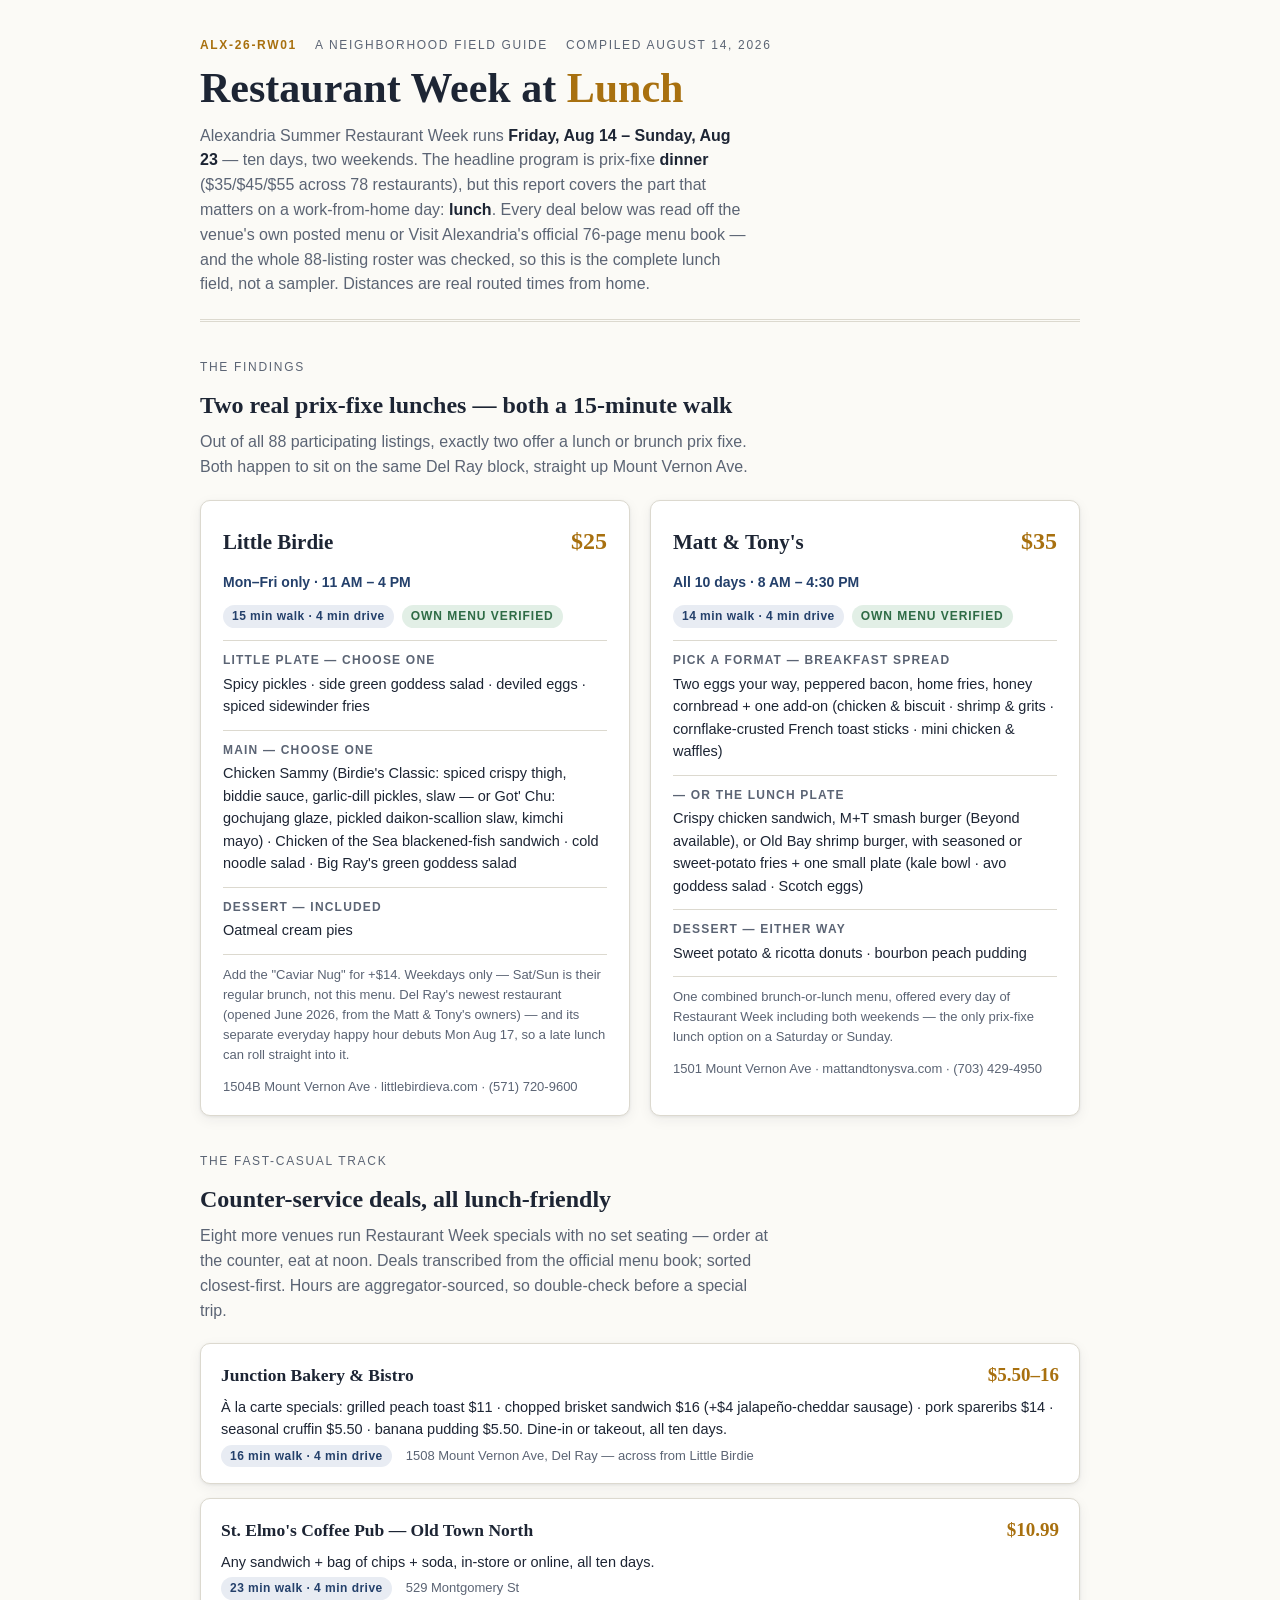
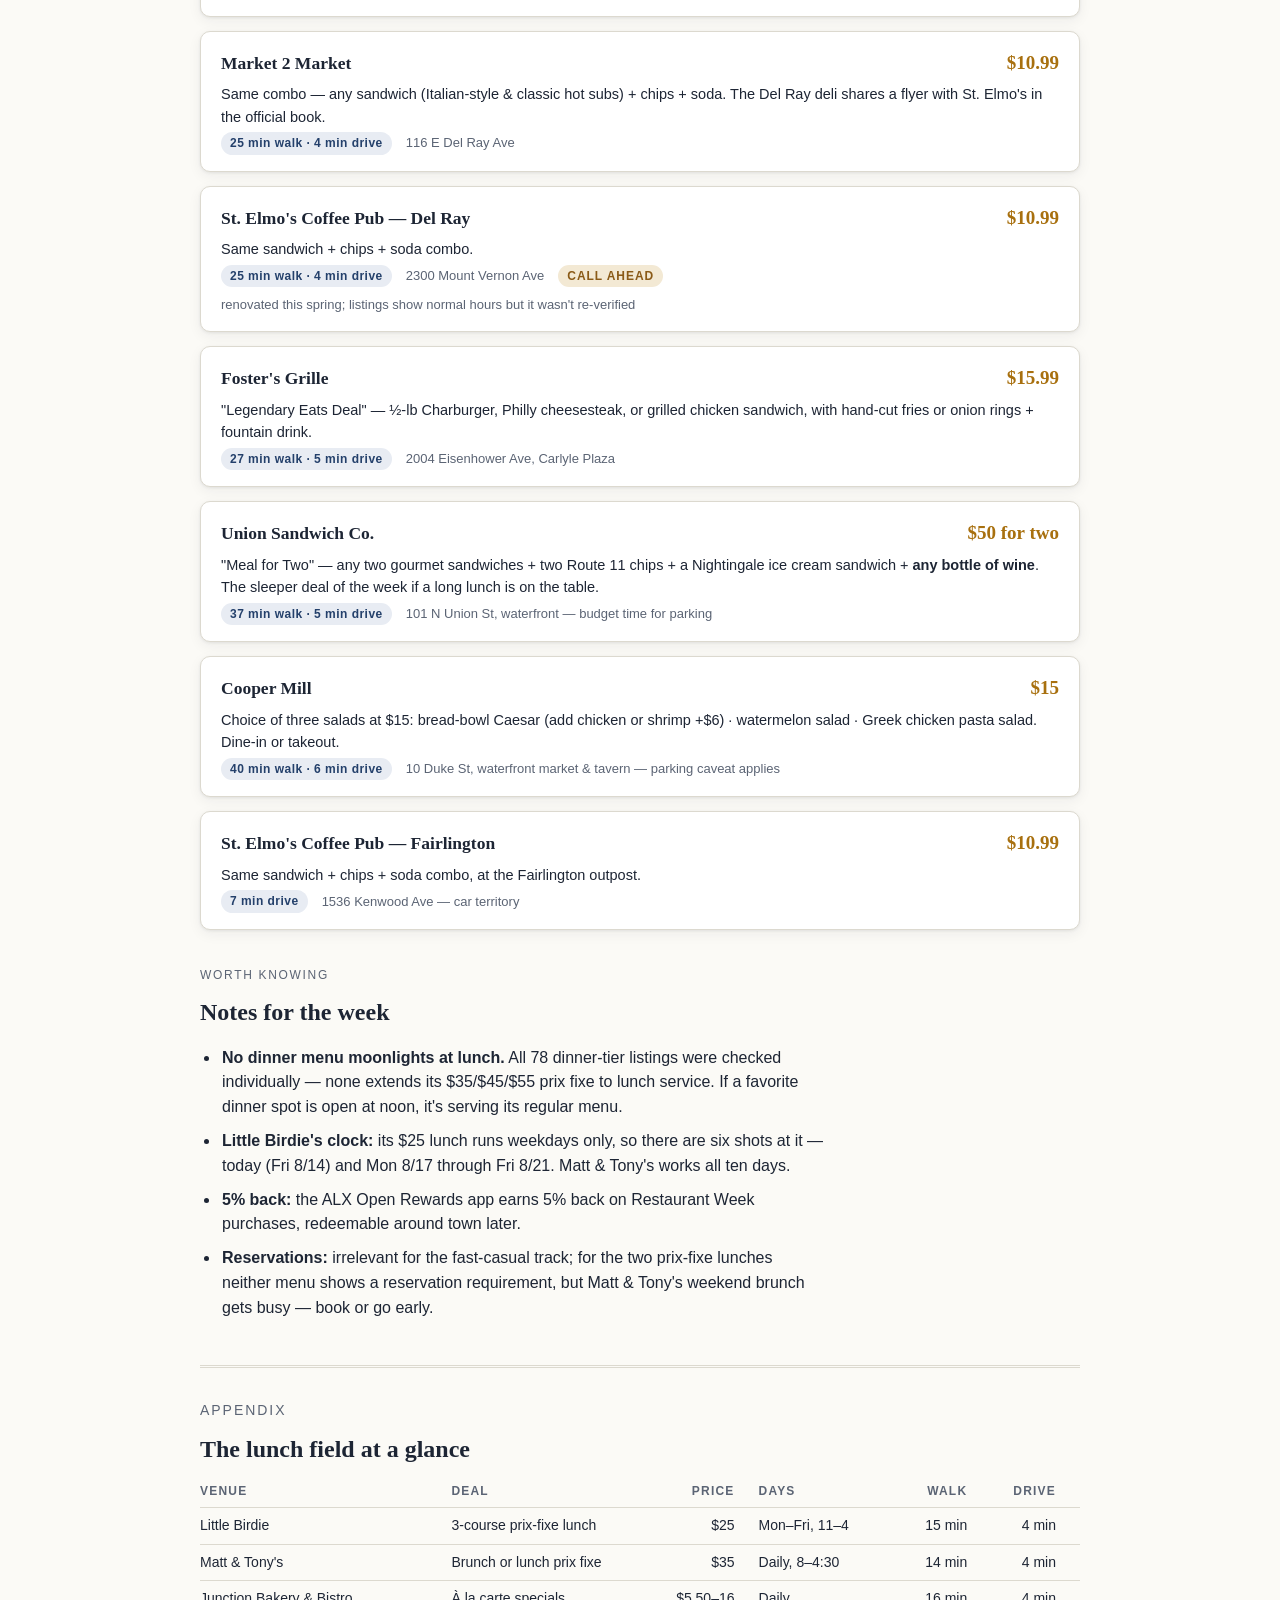
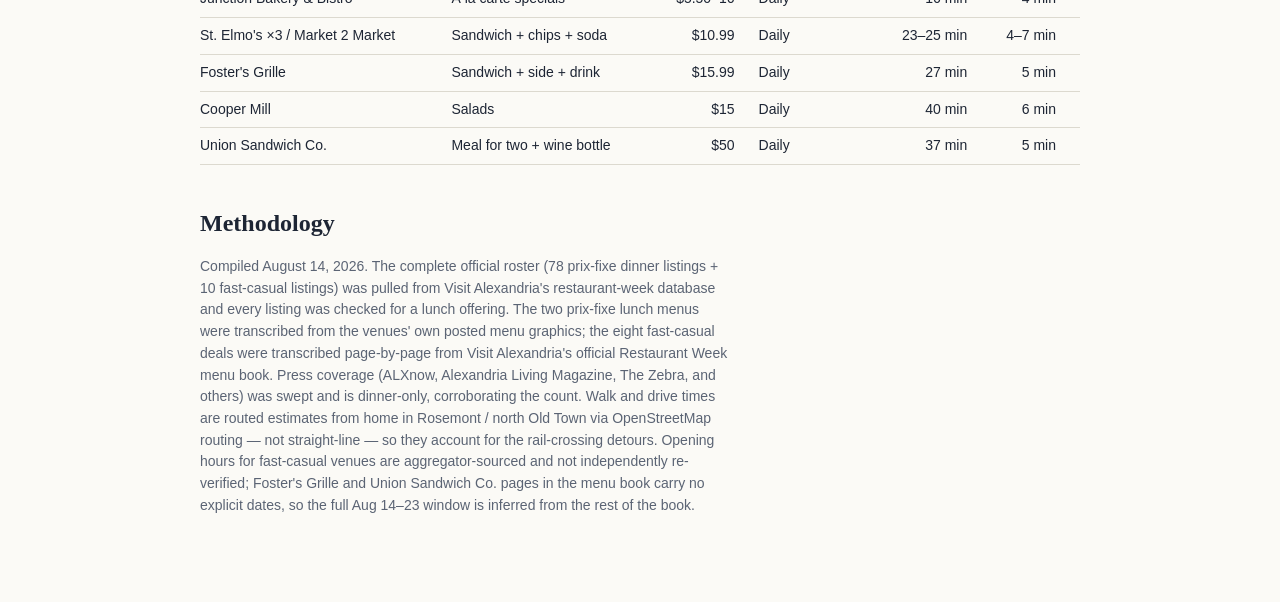
==== arw-lunch/index.html @ 3ba0c139 "Add Restaurant Week lunch report (arw-lunch/) + landing card Standalone field-guide page: all lunch " ====
<!doctype html>
<html lang="en">
<head>
<meta charset="utf-8">
<meta name="viewport" content="width=device-width, initial-scale=1">
<title>Restaurant Week at Lunch — Alexandria, Aug 14–23, 2026</title>
<style>
  :root{
    --paper:#fbfaf6; --card:#ffffff; --ink:#1d2534; --muted:#5b6474; --line:#dcd9cf;
    --navy:#24406b; --navy-soft:#e8ecf3; --amber:#a8700f; --amber-deep:#8a5c0c; --amber-soft:#f5ead2;
    --good:#2e6b45; --good-soft:#e2efe6; --warn:#8a5a17; --warn-soft:#f3e9d4;
    --shadow:0 1px 3px rgba(29,37,52,.08),0 4px 14px rgba(29,37,52,.06);
  }
  @media (prefers-color-scheme: dark){
    :root:not([data-theme="light"]){
      --paper:#151a24; --card:#1d2431; --ink:#e9e7de; --muted:#9aa3b2; --line:#323a49;
      --navy:#8aa5cf; --navy-soft:#232f44; --amber:#d9a13f; --amber-deep:#e2b567; --amber-soft:#33301f;
      --good:#7dbd94; --good-soft:#20301f; --warn:#d8b26a; --warn-soft:#33301f;
      --shadow:0 1px 3px rgba(0,0,0,.4),0 4px 14px rgba(0,0,0,.3);
    }
  }
  :root[data-theme="dark"]{
    --paper:#151a24; --card:#1d2431; --ink:#e9e7de; --muted:#9aa3b2; --line:#323a49;
    --navy:#8aa5cf; --navy-soft:#232f44; --amber:#d9a13f; --amber-deep:#e2b567; --amber-soft:#33301f;
    --good:#7dbd94; --good-soft:#20301f; --warn:#d8b26a; --warn-soft:#33301f;
    --shadow:0 1px 3px rgba(0,0,0,.4),0 4px 14px rgba(0,0,0,.3);
  }
  body{margin:0;background:var(--paper);color:var(--ink);
    font:16px/1.55 -apple-system,BlinkMacSystemFont,"Segoe UI",Roboto,Helvetica,Arial,sans-serif;}
  .wrap{max-width:880px;margin:0 auto;padding:36px 20px 72px;}
  a{color:var(--navy);}
  header.mast{border-bottom:3px double var(--line);padding-bottom:22px;margin-bottom:8px;}
  .eyebrow{display:flex;flex-wrap:wrap;gap:8px 18px;align-items:baseline;font-size:12px;
    letter-spacing:.14em;text-transform:uppercase;color:var(--muted);margin-bottom:10px;}
  .eyebrow .docno{color:var(--amber);font-weight:700;}
  h1{font-family:Georgia,"Times New Roman",serif;font-weight:700;font-size:clamp(28px,4.5vw,42px);
    line-height:1.12;margin:0 0 12px;text-wrap:balance;}
  h1 em{font-style:normal;color:var(--amber);}
  .dek{max-width:62ch;color:var(--muted);margin:0;}
  .dek strong{color:var(--ink);}
  h2{font-family:Georgia,"Times New Roman",serif;font-size:24px;margin:40px 0 6px;}
  .kicker{font-size:12px;letter-spacing:.14em;text-transform:uppercase;color:var(--muted);margin:36px 0 -30px;}
  .lead-note{color:var(--muted);max-width:64ch;margin:0 0 20px;}
  .menus{display:grid;grid-template-columns:repeat(auto-fit,minmax(320px,1fr));gap:20px;}
  .menu-card{background:var(--card);border:1px solid var(--line);border-radius:10px;
    box-shadow:var(--shadow);padding:22px 22px 18px;display:flex;flex-direction:column;gap:12px;}
  .menu-card .head{display:flex;justify-content:space-between;align-items:baseline;gap:12px;flex-wrap:wrap;}
  .menu-card h3{font-family:Georgia,serif;font-size:21px;margin:0;}
  .price{font-family:Georgia,serif;font-size:24px;color:var(--amber);font-weight:700;white-space:nowrap;}
  .when{font-weight:700;color:var(--navy);font-size:14px;}
  .chips{display:flex;gap:8px;flex-wrap:wrap;}
  .chip{font-size:12px;font-weight:700;letter-spacing:.04em;padding:2px 9px;border-radius:99px;white-space:nowrap;}
  .chip.dist{background:var(--navy-soft);color:var(--navy);}
  .chip.verified{background:var(--good-soft);color:var(--good);text-transform:uppercase;letter-spacing:.08em;}
  .chip.warn{background:var(--warn-soft);color:var(--warn);text-transform:uppercase;letter-spacing:.08em;}
  .course{border-top:1px solid var(--line);padding-top:10px;}
  .course b{display:block;font-size:12px;letter-spacing:.1em;text-transform:uppercase;color:var(--muted);margin-bottom:3px;}
  .course p{margin:0;font-size:14.5px;}
  .fineprint{font-size:13px;color:var(--muted);margin:0;border-top:1px solid var(--line);padding-top:10px;}
  .addr{font-size:13px;color:var(--muted);}
  .fc-list{display:flex;flex-direction:column;gap:14px;margin-top:20px;}
  .fc{background:var(--card);border:1px solid var(--line);border-radius:10px;box-shadow:var(--shadow);
    padding:16px 20px;display:grid;grid-template-columns:1fr auto;gap:4px 16px;align-items:baseline;}
  .fc h3{font-family:Georgia,serif;font-size:17.5px;margin:0;}
  .fc .price{font-size:19px;}
  .fc .deal{grid-column:1/-1;margin:2px 0 0;font-size:14.5px;}
  .fc .meta{grid-column:1/-1;display:flex;gap:8px 14px;flex-wrap:wrap;align-items:center;font-size:13px;color:var(--muted);}
  .note-list{margin:14px 0 0;padding-left:20px;display:flex;flex-direction:column;gap:9px;max-width:68ch;}
  .note-list li{padding-left:2px;}
  .note-list b{color:var(--ink);}
  .appendix{border-top:3px double var(--line);margin-top:44px;padding-top:8px;}
  .appendix p{max-width:68ch;color:var(--muted);font-size:14px;}
  table{border-collapse:collapse;width:100%;font-variant-numeric:tabular-nums;}
  .tbl-scroll{overflow-x:auto;}
  th,td{text-align:left;padding:7px 14px 7px 0;border-bottom:1px solid var(--line);font-size:14px;}
  th{font-size:12px;letter-spacing:.1em;text-transform:uppercase;color:var(--muted);font-weight:700;}
  td.num{text-align:right;padding-right:24px;white-space:nowrap;}
  th.num{text-align:right;padding-right:24px;}
  @media (prefers-reduced-motion:no-preference){ html{scroll-behavior:smooth;} }
</style>
</head>
<body>

<div class="wrap">
<header class="mast">
  <div class="eyebrow">
    <span class="docno">ALX-26-RW01</span>
    <span>A Neighborhood Field Guide</span>
    <span>Compiled August 14, 2026</span>
  </div>
  <h1>Restaurant Week at <em>Lunch</em></h1>
  <p class="dek">Alexandria Summer Restaurant Week runs <strong>Friday, Aug 14 – Sunday, Aug 23</strong> —
  ten days, two weekends. The headline program is prix-fixe <strong>dinner</strong> ($35/$45/$55 across 78
  restaurants), but this report covers the part that matters on a work-from-home day: <strong>lunch</strong>.
  Every deal below was read off the venue's own posted menu or Visit Alexandria's official 76-page menu book —
  and the whole 88-listing roster was checked, so this is the complete lunch field, not a sampler.
  Distances are real routed times from home.</p>
</header>

<p class="kicker">The Findings</p>
<h2>Two real prix-fixe lunches — both a 15-minute walk</h2>
<p class="lead-note">Out of all 88 participating listings, exactly two offer a lunch or brunch prix fixe.
Both happen to sit on the same Del Ray block, straight up Mount Vernon Ave.</p>

<div class="menus">
  <div class="menu-card">
    <div class="head">
      <h3>Little Birdie</h3>
      <span class="price">$25</span>
    </div>
    <div class="when">Mon–Fri only · 11 AM – 4 PM</div>
    <div class="chips">
      <span class="chip dist">15 min walk · 4 min drive</span>
      <span class="chip verified">Own menu verified</span>
    </div>
    <div class="course"><b>Little plate — choose one</b>
      <p>Spicy pickles · side green goddess salad · deviled eggs · spiced sidewinder fries</p></div>
    <div class="course"><b>Main — choose one</b>
      <p>Chicken Sammy (Birdie's Classic: spiced crispy thigh, biddie sauce, garlic-dill pickles, slaw —
      or Got' Chu: gochujang glaze, pickled daikon-scallion slaw, kimchi mayo) ·
      Chicken of the Sea blackened-fish sandwich · cold noodle salad · Big Ray's green goddess salad</p></div>
    <div class="course"><b>Dessert — included</b>
      <p>Oatmeal cream pies</p></div>
    <p class="fineprint">Add the "Caviar Nug" for +$14. Weekdays only — Sat/Sun is their regular brunch, not
    this menu. Del Ray's newest restaurant (opened June 2026, from the Matt &amp; Tony's owners) — and its
    separate everyday happy hour debuts Mon Aug 17, so a late lunch can roll straight into it.</p>
    <div class="addr">1504B Mount Vernon Ave · littlebirdieva.com · (571) 720-9600</div>
  </div>

  <div class="menu-card">
    <div class="head">
      <h3>Matt &amp; Tony's</h3>
      <span class="price">$35</span>
    </div>
    <div class="when">All 10 days · 8 AM – 4:30 PM</div>
    <div class="chips">
      <span class="chip dist">14 min walk · 4 min drive</span>
      <span class="chip verified">Own menu verified</span>
    </div>
    <div class="course"><b>Pick a format — Breakfast Spread</b>
      <p>Two eggs your way, peppered bacon, home fries, honey cornbread + one add-on
      (chicken &amp; biscuit · shrimp &amp; grits · cornflake-crusted French toast sticks ·
      mini chicken &amp; waffles)</p></div>
    <div class="course"><b>— or the Lunch Plate</b>
      <p>Crispy chicken sandwich, M+T smash burger (Beyond available), or Old Bay shrimp burger,
      with seasoned or sweet-potato fries + one small plate (kale bowl · avo goddess salad · Scotch eggs)</p></div>
    <div class="course"><b>Dessert — either way</b>
      <p>Sweet potato &amp; ricotta donuts · bourbon peach pudding</p></div>
    <p class="fineprint">One combined brunch-or-lunch menu, offered every day of Restaurant Week including
    both weekends — the only prix-fixe lunch option on a Saturday or Sunday.</p>
    <div class="addr">1501 Mount Vernon Ave · mattandtonysva.com · (703) 429-4950</div>
  </div>
</div>

<p class="kicker">The Fast-Casual Track</p>
<h2>Counter-service deals, all lunch-friendly</h2>
<p class="lead-note">Eight more venues run Restaurant Week specials with no set seating — order at the counter,
eat at noon. Deals transcribed from the official menu book; sorted closest-first. Hours are
aggregator-sourced, so double-check before a special trip.</p>

<div class="fc-list">
  <div class="fc">
    <h3>Junction Bakery &amp; Bistro</h3><span class="price">$5.50–16</span>
    <p class="deal">À la carte specials: grilled peach toast $11 · chopped brisket sandwich $16
    (+$4 jalapeño-cheddar sausage) · pork spareribs $14 · seasonal cruffin $5.50 · banana pudding $5.50.
    Dine-in or takeout, all ten days.</p>
    <div class="meta"><span class="chip dist">16 min walk · 4 min drive</span>
    <span>1508 Mount Vernon Ave, Del Ray — across from Little Birdie</span></div>
  </div>
  <div class="fc">
    <h3>St. Elmo's Coffee Pub — Old Town North</h3><span class="price">$10.99</span>
    <p class="deal">Any sandwich + bag of chips + soda, in-store or online, all ten days.</p>
    <div class="meta"><span class="chip dist">23 min walk · 4 min drive</span>
    <span>529 Montgomery St</span></div>
  </div>
  <div class="fc">
    <h3>Market 2 Market</h3><span class="price">$10.99</span>
    <p class="deal">Same combo — any sandwich (Italian-style &amp; classic hot subs) + chips + soda.
    The Del Ray deli shares a flyer with St. Elmo's in the official book.</p>
    <div class="meta"><span class="chip dist">25 min walk · 4 min drive</span>
    <span>116 E Del Ray Ave</span></div>
  </div>
  <div class="fc">
    <h3>St. Elmo's Coffee Pub — Del Ray</h3><span class="price">$10.99</span>
    <p class="deal">Same sandwich + chips + soda combo.</p>
    <div class="meta"><span class="chip dist">25 min walk · 4 min drive</span>
    <span>2300 Mount Vernon Ave</span>
    <span class="chip warn">Call ahead</span>
    <span>renovated this spring; listings show normal hours but it wasn't re-verified</span></div>
  </div>
  <div class="fc">
    <h3>Foster's Grille</h3><span class="price">$15.99</span>
    <p class="deal">"Legendary Eats Deal" — ½-lb Charburger, Philly cheesesteak, or grilled chicken
    sandwich, with hand-cut fries or onion rings + fountain drink.</p>
    <div class="meta"><span class="chip dist">27 min walk · 5 min drive</span>
    <span>2004 Eisenhower Ave, Carlyle Plaza</span></div>
  </div>
  <div class="fc">
    <h3>Union Sandwich Co.</h3><span class="price">$50 for two</span>
    <p class="deal">"Meal for Two" — any two gourmet sandwiches + two Route 11 chips + a Nightingale
    ice cream sandwich + <b>any bottle of wine</b>. The sleeper deal of the week if a long lunch is on the table.</p>
    <div class="meta"><span class="chip dist">37 min walk · 5 min drive</span>
    <span>101 N Union St, waterfront — budget time for parking</span></div>
  </div>
  <div class="fc">
    <h3>Cooper Mill</h3><span class="price">$15</span>
    <p class="deal">Choice of three salads at $15: bread-bowl Caesar (add chicken or shrimp +$6) ·
    watermelon salad · Greek chicken pasta salad. Dine-in or takeout.</p>
    <div class="meta"><span class="chip dist">40 min walk · 6 min drive</span>
    <span>10 Duke St, waterfront market &amp; tavern — parking caveat applies</span></div>
  </div>
  <div class="fc">
    <h3>St. Elmo's Coffee Pub — Fairlington</h3><span class="price">$10.99</span>
    <p class="deal">Same sandwich + chips + soda combo, at the Fairlington outpost.</p>
    <div class="meta"><span class="chip dist">7 min drive</span>
    <span>1536 Kenwood Ave — car territory</span></div>
  </div>
</div>

<p class="kicker">Worth Knowing</p>
<h2>Notes for the week</h2>
<ul class="note-list">
  <li><b>No dinner menu moonlights at lunch.</b> All 78 dinner-tier listings were checked individually —
  none extends its $35/$45/$55 prix fixe to lunch service. If a favorite dinner spot is open at noon,
  it's serving its regular menu.</li>
  <li><b>Little Birdie's clock:</b> its $25 lunch runs weekdays only, so there are six shots at it —
  today (Fri 8/14) and Mon 8/17 through Fri 8/21. Matt &amp; Tony's works all ten days.</li>
  <li><b>5% back:</b> the ALX Open Rewards app earns 5% back on Restaurant Week purchases, redeemable
  around town later.</li>
  <li><b>Reservations:</b> irrelevant for the fast-casual track; for the two prix-fixe lunches neither menu
  shows a reservation requirement, but Matt &amp; Tony's weekend brunch gets busy — book or go early.</li>
</ul>

<div class="appendix">
  <p class="kicker" style="margin-top:24px">Appendix</p>
  <h2>The lunch field at a glance</h2>
  <div class="tbl-scroll">
  <table>
    <tr><th>Venue</th><th>Deal</th><th class="num">Price</th><th>Days</th><th class="num">Walk</th><th class="num">Drive</th></tr>
    <tr><td>Little Birdie</td><td>3-course prix-fixe lunch</td><td class="num">$25</td><td>Mon–Fri, 11–4</td><td class="num">15 min</td><td class="num">4 min</td></tr>
    <tr><td>Matt &amp; Tony's</td><td>Brunch or lunch prix fixe</td><td class="num">$35</td><td>Daily, 8–4:30</td><td class="num">14 min</td><td class="num">4 min</td></tr>
    <tr><td>Junction Bakery &amp; Bistro</td><td>À la carte specials</td><td class="num">$5.50–16</td><td>Daily</td><td class="num">16 min</td><td class="num">4 min</td></tr>
    <tr><td>St. Elmo's ×3 / Market 2 Market</td><td>Sandwich + chips + soda</td><td class="num">$10.99</td><td>Daily</td><td class="num">23–25 min</td><td class="num">4–7 min</td></tr>
    <tr><td>Foster's Grille</td><td>Sandwich + side + drink</td><td class="num">$15.99</td><td>Daily</td><td class="num">27 min</td><td class="num">5 min</td></tr>
    <tr><td>Cooper Mill</td><td>Salads</td><td class="num">$15</td><td>Daily</td><td class="num">40 min</td><td class="num">6 min</td></tr>
    <tr><td>Union Sandwich Co.</td><td>Meal for two + wine bottle</td><td class="num">$50</td><td>Daily</td><td class="num">37 min</td><td class="num">5 min</td></tr>
  </table>
  </div>
  <h2>Methodology</h2>
  <p>Compiled August 14, 2026. The complete official roster (78 prix-fixe dinner listings + 10 fast-casual
  listings) was pulled from Visit Alexandria's restaurant-week database and every listing was checked for a
  lunch offering. The two prix-fixe lunch menus were transcribed from the venues' own posted menu graphics;
  the eight fast-casual deals were transcribed page-by-page from Visit Alexandria's official Restaurant Week
  menu book. Press coverage (ALXnow, Alexandria Living Magazine, The Zebra, and others) was swept and is
  dinner-only, corroborating the count. Walk and drive times are routed estimates from home in Rosemont /
  north Old Town via OpenStreetMap routing — not straight-line — so they account for the rail-crossing
  detours. Opening hours for fast-casual venues are aggregator-sourced and not independently re-verified;
  Foster's Grille and Union Sandwich Co. pages in the menu book carry no explicit dates, so the full
  Aug 14–23 window is inferred from the rest of the book.</p>
</div>
</div>

</body>
</html>
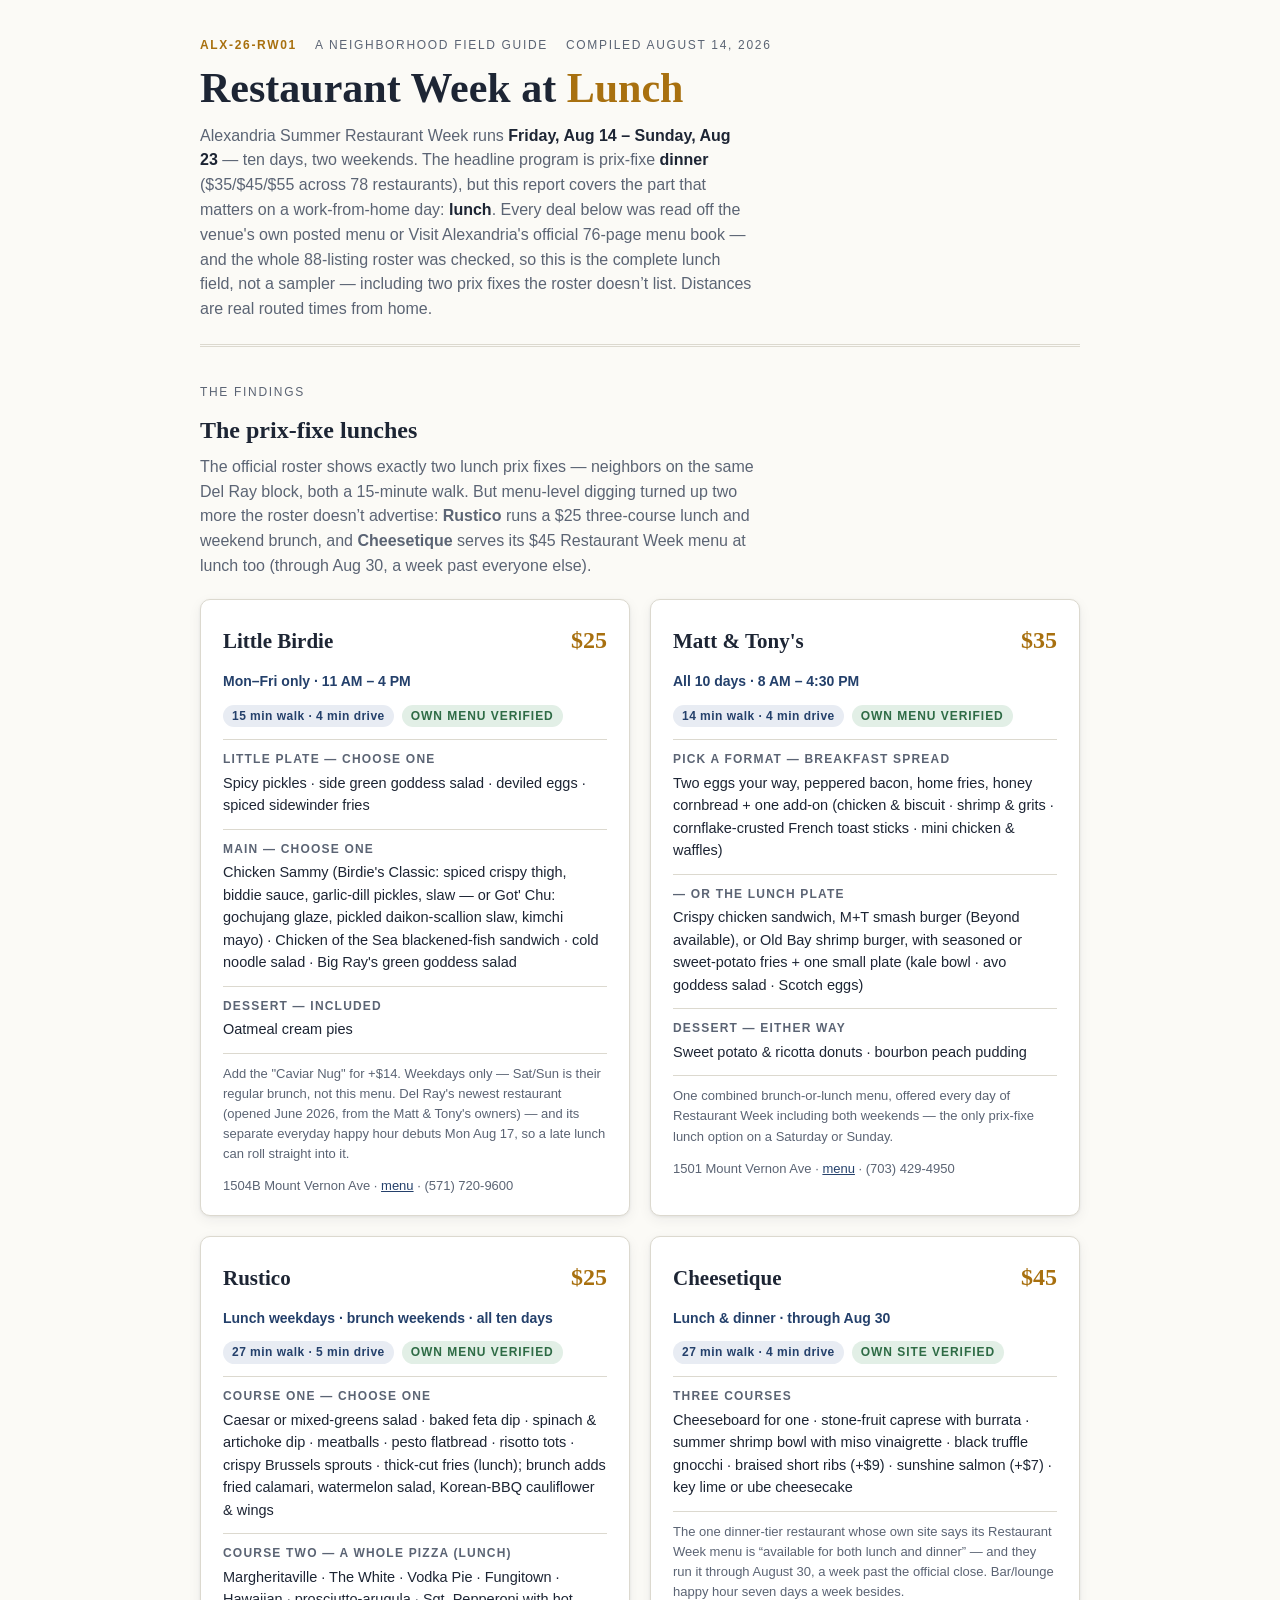
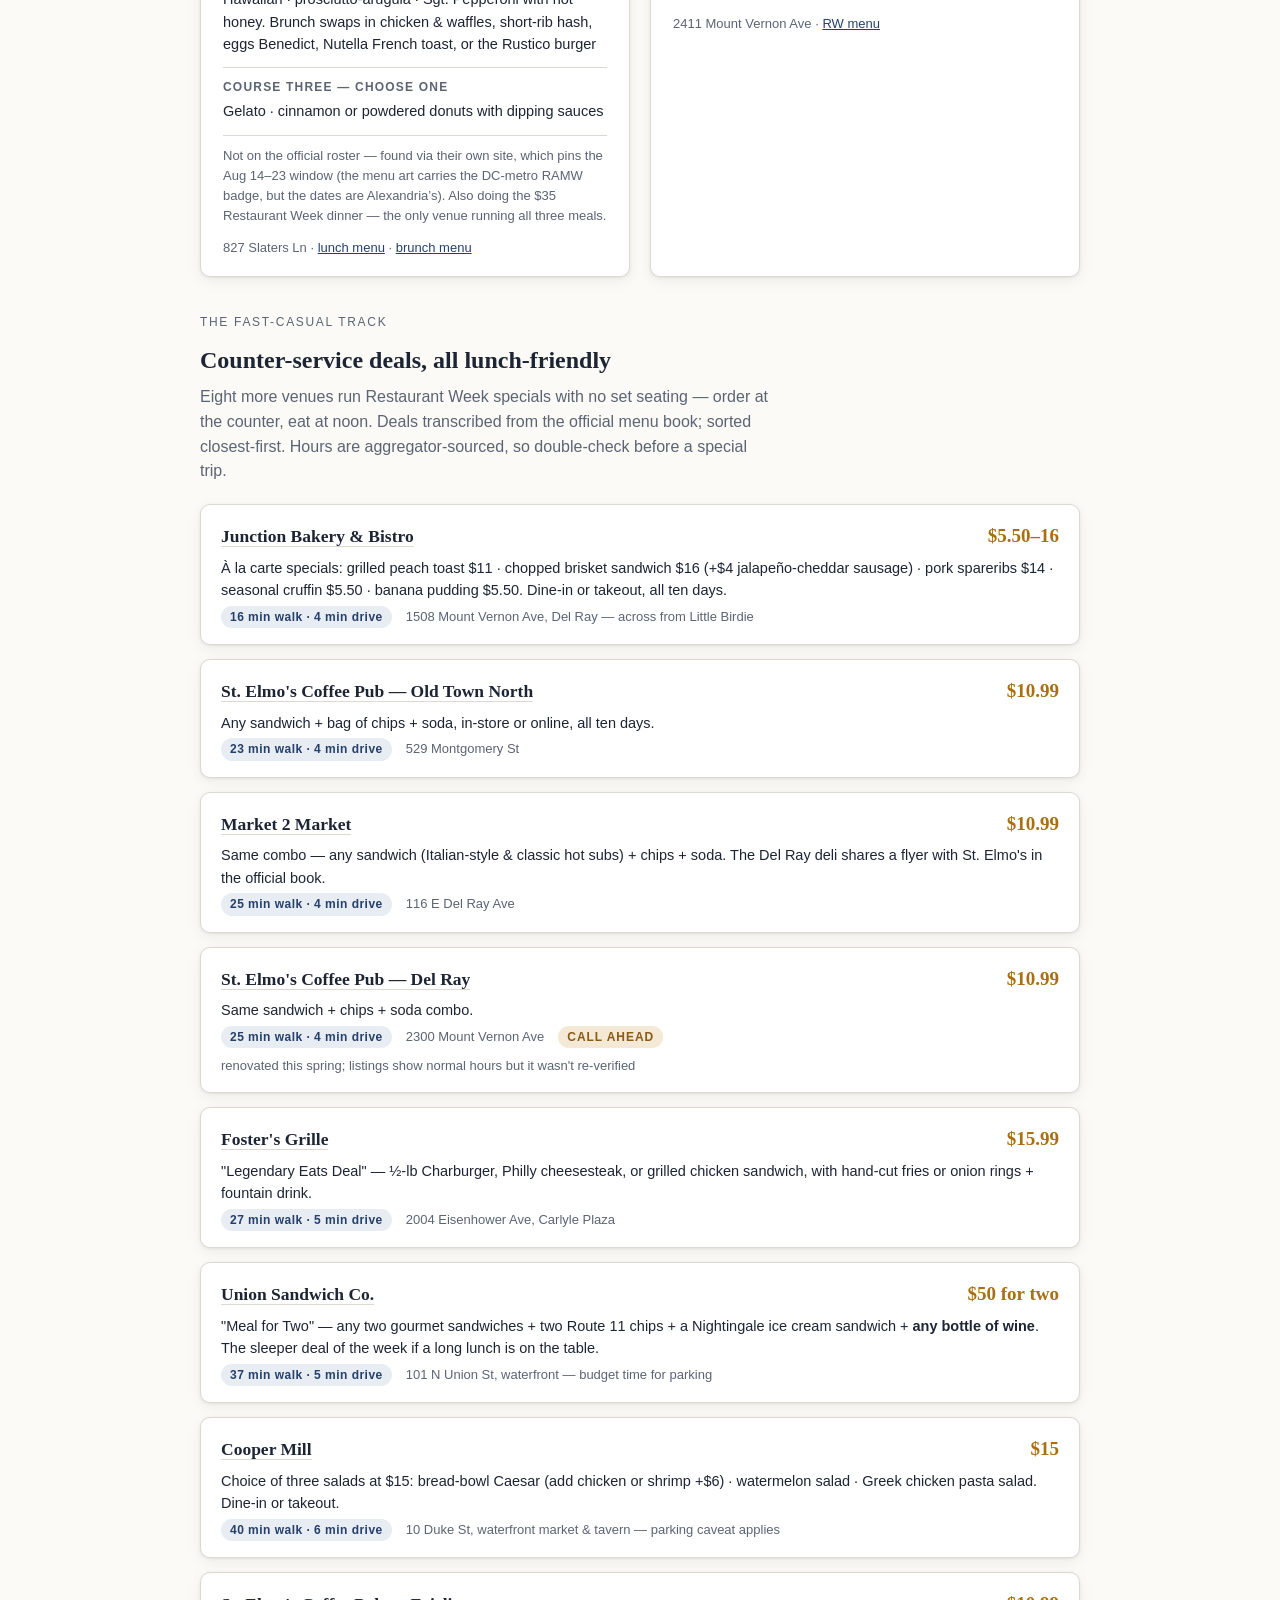
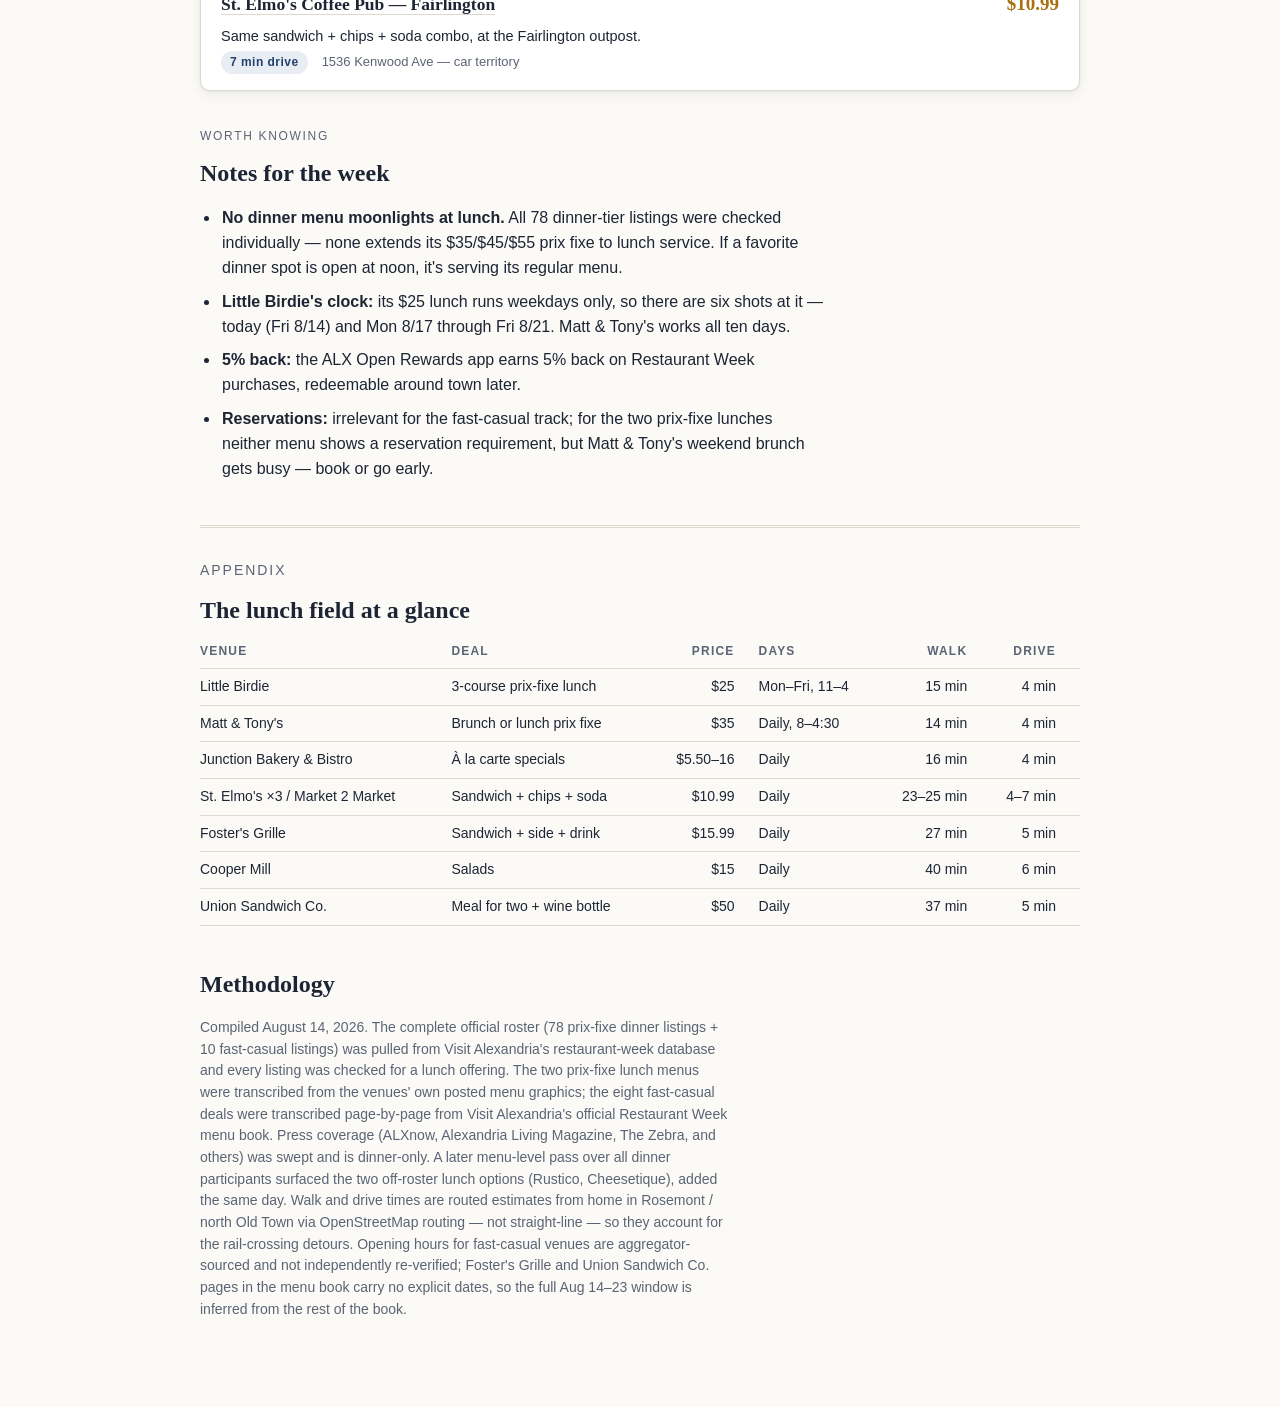
==== commit 126a95d5: "Add Restaurant Week dinner report; lunch rev 2 (Rustico, Cheesetique, links) arw-dinner/: all 77 pri" ====
--- a/arw-lunch/index.html
+++ b/arw-lunch/index.html
@@ -62,6 +62,8 @@
   .fc{background:var(--card);border:1px solid var(--line);border-radius:10px;box-shadow:var(--shadow);
     padding:16px 20px;display:grid;grid-template-columns:1fr auto;gap:4px 16px;align-items:baseline;}
   .fc h3{font-family:Georgia,serif;font-size:17.5px;margin:0;}
+  .fc h3 a,.menu-card h3 a{color:inherit;text-decoration:none;border-bottom:1px solid var(--line);}
+  .fc h3 a:hover,.menu-card h3 a:hover{border-color:var(--amber);color:var(--amber);}
   .fc .price{font-size:19px;}
   .fc .deal{grid-column:1/-1;margin:2px 0 0;font-size:14.5px;}
   .fc .meta{grid-column:1/-1;display:flex;gap:8px 14px;flex-wrap:wrap;align-items:center;font-size:13px;color:var(--muted);}
@@ -93,14 +95,16 @@
   ten days, two weekends. The headline program is prix-fixe <strong>dinner</strong> ($35/$45/$55 across 78
   restaurants), but this report covers the part that matters on a work-from-home day: <strong>lunch</strong>.
   Every deal below was read off the venue's own posted menu or Visit Alexandria's official 76-page menu book —
-  and the whole 88-listing roster was checked, so this is the complete lunch field, not a sampler.
+  and the whole 88-listing roster was checked, so this is the complete lunch field, not a sampler — including two prix fixes the roster doesn’t list.
   Distances are real routed times from home.</p>
 </header>
 
 <p class="kicker">The Findings</p>
-<h2>Two real prix-fixe lunches — both a 15-minute walk</h2>
-<p class="lead-note">Out of all 88 participating listings, exactly two offer a lunch or brunch prix fixe.
-Both happen to sit on the same Del Ray block, straight up Mount Vernon Ave.</p>
+<h2>The prix-fixe lunches</h2>
+<p class="lead-note">The official roster shows exactly two lunch prix fixes — neighbors on the same Del Ray
+block, both a 15-minute walk. But menu-level digging turned up two more the roster doesn’t advertise:
+<strong>Rustico</strong> runs a $25 three-course lunch and weekend brunch, and <strong>Cheesetique</strong>
+serves its $45 Restaurant Week menu at lunch too (through Aug 30, a week past everyone else).</p>
 
 <div class="menus">
   <div class="menu-card">
@@ -124,7 +128,7 @@
     <p class="fineprint">Add the "Caviar Nug" for +$14. Weekdays only — Sat/Sun is their regular brunch, not
     this menu. Del Ray's newest restaurant (opened June 2026, from the Matt &amp; Tony's owners) — and its
     separate everyday happy hour debuts Mon Aug 17, so a late lunch can roll straight into it.</p>
-    <div class="addr">1504B Mount Vernon Ave · littlebirdieva.com · (571) 720-9600</div>
+    <div class="addr">1504B Mount Vernon Ave · <a href="https://www.littlebirdieva.com/menu">menu</a> · (571) 720-9600</div>
   </div>
 
   <div class="menu-card">
@@ -148,7 +152,58 @@
       <p>Sweet potato &amp; ricotta donuts · bourbon peach pudding</p></div>
     <p class="fineprint">One combined brunch-or-lunch menu, offered every day of Restaurant Week including
     both weekends — the only prix-fixe lunch option on a Saturday or Sunday.</p>
-    <div class="addr">1501 Mount Vernon Ave · mattandtonysva.com · (703) 429-4950</div>
+    <div class="addr">1501 Mount Vernon Ave · <a href="https://www.mattandtonysva.com/menu">menu</a> · (703) 429-4950</div>
+  </div>
+</div>
+
+<div class="menus" style="margin-top:20px">
+  <div class="menu-card">
+    <div class="head">
+      <h3>Rustico</h3>
+      <span class="price">$25</span>
+    </div>
+    <div class="when">Lunch weekdays · brunch weekends · all ten days</div>
+    <div class="chips">
+      <span class="chip dist">27 min walk · 5 min drive</span>
+      <span class="chip verified">Own menu verified</span>
+    </div>
+    <div class="course"><b>Course one — choose one</b>
+      <p>Caesar or mixed-greens salad · baked feta dip · spinach &amp; artichoke dip · meatballs ·
+      pesto flatbread · risotto tots · crispy Brussels sprouts · thick-cut fries (lunch); brunch adds
+      fried calamari, watermelon salad, Korean-BBQ cauliflower &amp; wings</p></div>
+    <div class="course"><b>Course two — a whole pizza (lunch)</b>
+      <p>Margheritaville · The White · Vodka Pie · Fungitown · Hawaiian · prosciutto-arugula ·
+      Sgt. Pepperoni with hot honey. Brunch swaps in chicken &amp; waffles, short-rib hash, eggs
+      Benedict, Nutella French toast, or the Rustico burger</p></div>
+    <div class="course"><b>Course three — choose one</b>
+      <p>Gelato · cinnamon or powdered donuts with dipping sauces</p></div>
+    <p class="fineprint">Not on the official roster — found via their own site, which pins the
+    Aug 14–23 window (the menu art carries the DC-metro RAMW badge, but the dates are Alexandria’s).
+    Also doing the $35 Restaurant Week dinner — the only venue running all three meals.</p>
+    <div class="addr">827 Slaters Ln ·
+    <a href="https://www.rusticorestaurant.com/_files/ugd/ea7e5d_95a556d7c6cf4d31a32cddf2880276c4.pdf">lunch menu</a> ·
+    <a href="https://www.rusticorestaurant.com/_files/ugd/ea7e5d_0b0bef6eb55c425aa15e1e344aeafb92.pdf">brunch menu</a></div>
+  </div>
+
+  <div class="menu-card">
+    <div class="head">
+      <h3>Cheesetique</h3>
+      <span class="price">$45</span>
+    </div>
+    <div class="when">Lunch &amp; dinner · through Aug 30</div>
+    <div class="chips">
+      <span class="chip dist">27 min walk · 4 min drive</span>
+      <span class="chip verified">Own site verified</span>
+    </div>
+    <div class="course"><b>Three courses</b>
+      <p>Cheeseboard for one · stone-fruit caprese with burrata · summer shrimp bowl with miso
+      vinaigrette · black truffle gnocchi · braised short ribs (+$9) · sunshine salmon (+$7) ·
+      key lime or ube cheesecake</p></div>
+    <p class="fineprint">The one dinner-tier restaurant whose own site says its Restaurant Week menu
+    is “available for both lunch and dinner” — and they run it through August 30, a week past the
+    official close. Bar/lounge happy hour seven days a week besides.</p>
+    <div class="addr">2411 Mount Vernon Ave ·
+    <a href="https://www.cheesetique.com/restaurant-week/">RW menu</a></div>
   </div>
 </div>
 
@@ -160,7 +215,7 @@
 
 <div class="fc-list">
   <div class="fc">
-    <h3>Junction Bakery &amp; Bistro</h3><span class="price">$5.50–16</span>
+    <h3><a href="https://www.junctionbakery.com/">Junction Bakery &amp; Bistro</a></h3><span class="price">$5.50–16</span>
     <p class="deal">À la carte specials: grilled peach toast $11 · chopped brisket sandwich $16
     (+$4 jalapeño-cheddar sausage) · pork spareribs $14 · seasonal cruffin $5.50 · banana pudding $5.50.
     Dine-in or takeout, all ten days.</p>
@@ -168,20 +223,20 @@
     <span>1508 Mount Vernon Ave, Del Ray — across from Little Birdie</span></div>
   </div>
   <div class="fc">
-    <h3>St. Elmo's Coffee Pub — Old Town North</h3><span class="price">$10.99</span>
+    <h3><a href="https://www.stelmoscoffeepub.com/">St. Elmo's Coffee Pub — Old Town North</a></h3><span class="price">$10.99</span>
     <p class="deal">Any sandwich + bag of chips + soda, in-store or online, all ten days.</p>
     <div class="meta"><span class="chip dist">23 min walk · 4 min drive</span>
     <span>529 Montgomery St</span></div>
   </div>
   <div class="fc">
-    <h3>Market 2 Market</h3><span class="price">$10.99</span>
+    <h3><a href="https://www.m2mdelray.com/">Market 2 Market</a></h3><span class="price">$10.99</span>
     <p class="deal">Same combo — any sandwich (Italian-style &amp; classic hot subs) + chips + soda.
     The Del Ray deli shares a flyer with St. Elmo's in the official book.</p>
     <div class="meta"><span class="chip dist">25 min walk · 4 min drive</span>
     <span>116 E Del Ray Ave</span></div>
   </div>
   <div class="fc">
-    <h3>St. Elmo's Coffee Pub — Del Ray</h3><span class="price">$10.99</span>
+    <h3><a href="https://www.stelmoscoffeepub.com/">St. Elmo's Coffee Pub — Del Ray</a></h3><span class="price">$10.99</span>
     <p class="deal">Same sandwich + chips + soda combo.</p>
     <div class="meta"><span class="chip dist">25 min walk · 4 min drive</span>
     <span>2300 Mount Vernon Ave</span>
@@ -189,28 +244,28 @@
     <span>renovated this spring; listings show normal hours but it wasn't re-verified</span></div>
   </div>
   <div class="fc">
-    <h3>Foster's Grille</h3><span class="price">$15.99</span>
+    <h3><a href="https://www.fostersgrille.com/">Foster's Grille</a></h3><span class="price">$15.99</span>
     <p class="deal">"Legendary Eats Deal" — ½-lb Charburger, Philly cheesesteak, or grilled chicken
     sandwich, with hand-cut fries or onion rings + fountain drink.</p>
     <div class="meta"><span class="chip dist">27 min walk · 5 min drive</span>
     <span>2004 Eisenhower Ave, Carlyle Plaza</span></div>
   </div>
   <div class="fc">
-    <h3>Union Sandwich Co.</h3><span class="price">$50 for two</span>
+    <h3><a href="https://www.unionsandwichco.com/">Union Sandwich Co.</a></h3><span class="price">$50 for two</span>
     <p class="deal">"Meal for Two" — any two gourmet sandwiches + two Route 11 chips + a Nightingale
     ice cream sandwich + <b>any bottle of wine</b>. The sleeper deal of the week if a long lunch is on the table.</p>
     <div class="meta"><span class="chip dist">37 min walk · 5 min drive</span>
     <span>101 N Union St, waterfront — budget time for parking</span></div>
   </div>
   <div class="fc">
-    <h3>Cooper Mill</h3><span class="price">$15</span>
+    <h3><a href="https://www.coopermillalx.com/">Cooper Mill</a></h3><span class="price">$15</span>
     <p class="deal">Choice of three salads at $15: bread-bowl Caesar (add chicken or shrimp +$6) ·
     watermelon salad · Greek chicken pasta salad. Dine-in or takeout.</p>
     <div class="meta"><span class="chip dist">40 min walk · 6 min drive</span>
     <span>10 Duke St, waterfront market &amp; tavern — parking caveat applies</span></div>
   </div>
   <div class="fc">
-    <h3>St. Elmo's Coffee Pub — Fairlington</h3><span class="price">$10.99</span>
+    <h3><a href="https://www.stelmoscoffeepub.com/">St. Elmo's Coffee Pub — Fairlington</a></h3><span class="price">$10.99</span>
     <p class="deal">Same sandwich + chips + soda combo, at the Fairlington outpost.</p>
     <div class="meta"><span class="chip dist">7 min drive</span>
     <span>1536 Kenwood Ave — car territory</span></div>
@@ -252,7 +307,8 @@
   lunch offering. The two prix-fixe lunch menus were transcribed from the venues' own posted menu graphics;
   the eight fast-casual deals were transcribed page-by-page from Visit Alexandria's official Restaurant Week
   menu book. Press coverage (ALXnow, Alexandria Living Magazine, The Zebra, and others) was swept and is
-  dinner-only, corroborating the count. Walk and drive times are routed estimates from home in Rosemont /
+  dinner-only. A later menu-level pass over all dinner participants surfaced the two off-roster lunch
+  options (Rustico, Cheesetique), added the same day. Walk and drive times are routed estimates from home in Rosemont /
   north Old Town via OpenStreetMap routing — not straight-line — so they account for the rail-crossing
   detours. Opening hours for fast-casual venues are aggregator-sourced and not independently re-verified;
   Foster's Grille and Union Sandwich Co. pages in the menu book carry no explicit dates, so the full
